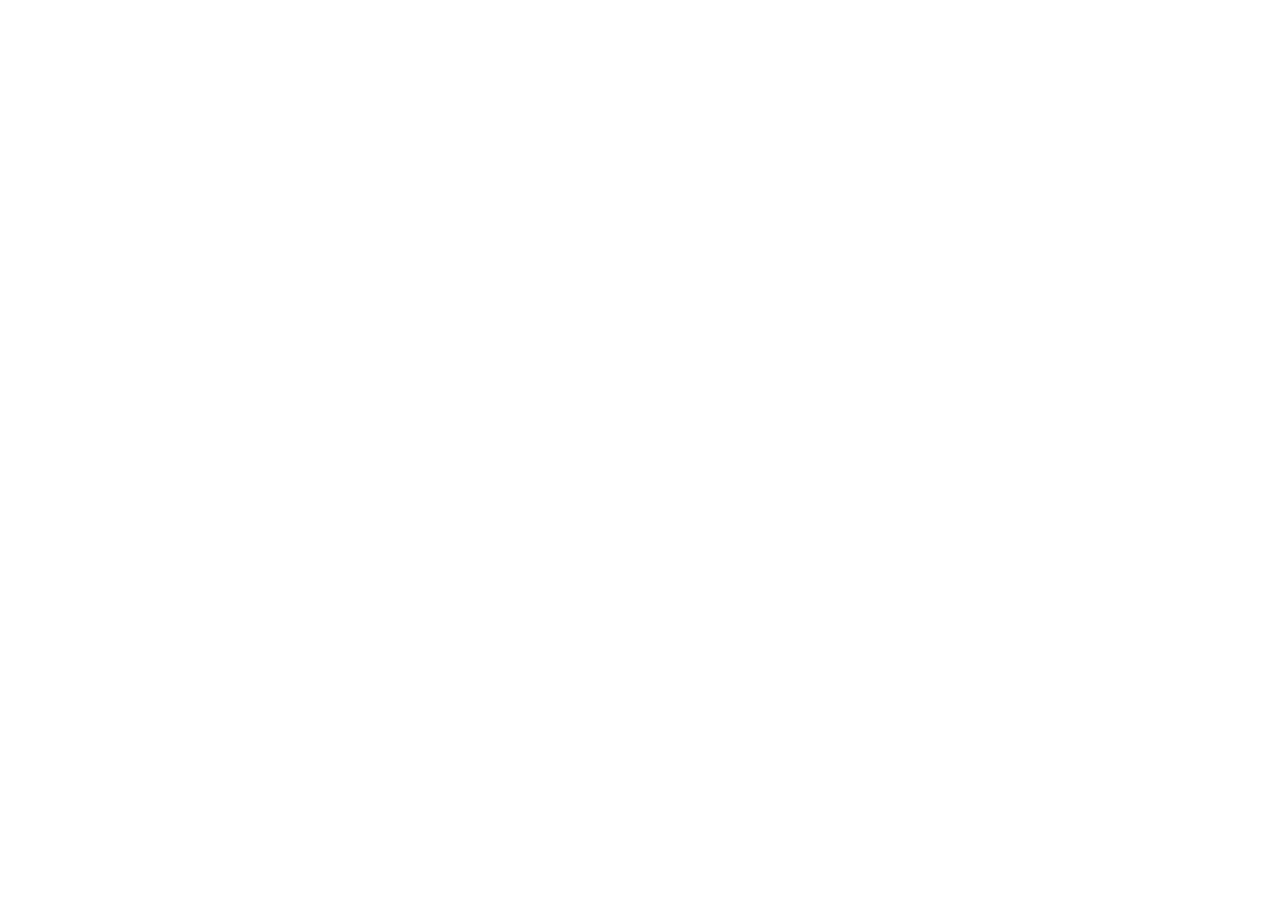
==== resume.html @ 7edbd87f "finished homepage and vis design" ====
<!DOCTYPE html>
<!--[if lt IE 7]>      <html class="no-js lt-ie9 lt-ie8 lt-ie7"> <![endif]-->
<!--[if IE 7]>         <html class="no-js lt-ie9 lt-ie8"> <![endif]-->
<!--[if IE 8]>         <html class="no-js lt-ie9"> <![endif]-->
<!--[if gt IE 8]><!--> <html class="no-js"> <!--<![endif]-->
    <head>
        <meta charset="utf-8">
        <meta http-equiv="X-UA-Compatible" content="IE=edge,chrome=1">
        <title></title>
        <meta name="description" content="">
        <meta name="viewport" content="width=device-width">

        <link rel="stylesheet" href="css/bootstrap.min.css">
        <style>
            body {
                padding-top: 60px;
                padding-bottom: 40px;
            }
        </style>
        <link rel="stylesheet" href="css/bootstrap-responsive.min.css">
        <link rel="stylesheet" href="css/main.css">

        <script src="js/vendor/modernizr-2.6.2-respond-1.1.0.min.js"></script>
        <style>
            svg {
                width:100%;
            }
        </style>
    </head>
    <body>
        <!--[if lt IE 7]>
            <p class="chromeframe">You are using an <strong>outdated</strong> browser. Please <a href="http://browsehappy.com/">upgrade your browser</a> or <a href="http://www.google.com/chromeframe/?redirect=true">activate Google Chrome Frame</a> to improve your experience.</p>
        <![endif]-->

        <!-- This code is taken from http://twitter.github.com/bootstrap/examples/hero.html -->

        

        <script src="//ajax.googleapis.com/ajax/libs/jquery/1.9.1/jquery.min.js"></script>
        <script>window.jQuery || document.write('<script src="js/vendor/jquery-1.9.1.min.js"><\/script>')</script>

        <script src="js/vendor/bootstrap.min.js"></script>

        <script src="js/main.js"></script>
        <script>document.write('<script src="http://' + (location.host || 'localhost').split(':')[0] + ':35729/livereload.js?snipver=1"></' + 'script>')</script>
    </body>
</html>
---- css/main.css ----
/* ==========================================================================
   Author's custom styles
   ========================================================================== */


@font-face {
	font-family: 'fanwood';
	src: url('../fonts/fanwood/fanwood_text-webfont.eot'); /* IE9 Compat Modes */
	src:  url('../img/fanwood_text-webfont?#iefix')  format('embedded-opentype'), /* IE6-IE8 */
	     url('../img/fanwood_text-webfont.woff') format('woff'), /* Modern Browsers */
	     url('../img/fanwood_text-webfont.ttf')  format('truetype'), /* Safari, Android, iOS */
	     url('../img/fanwood_text-webfont.svg') format('svg'); /* Legacy iOS */
}

body {
word-spacing: 0.1em;
margin: 0 auto;
padding-bottom: 2em;
padding-top:0px;
font-family:"fanwood",serif;
}

a, a:hover {
	color:#CC0000;
}

p, td {
	font-size:large;
}

.all-caps {
	text-transform:uppercase;
	font-size:.8em;
	padding-right:5px;
}

p span:first-child { 
	float: left; 
	color:#CC0000;
	font-size: 75px; 
	line-height: 55px; 
	padding-top: 4px; 
	padding-right: 8px; 
	padding-left: 3px;
}

h1, h2, h3{
	padding: 0;
	margin: 0;
	border: 0;
	text-align: center;
	clear: both;
}

h1, h2 {
	line-height: 100px;
}

h2, .footer {
	font-family: 'Pinyon Script', cursive;
}

.footer {
	text-align:center;
	font-size:1.2em;
}

h1 {
	margin-top: 30px;
	font-size: 72px;
	text-transform: uppercase;
	color:#CC0000;
}

hgroup img:first-child {
	height:auto;
	width:100%;
	margin:20px auto 8%;
}

img.center-ornament {
	left:50%;
	position:relative;
	margin-left:-27px;
}

img.center-break {
	height:10px;
	width:auto;
	position:relative;
	left:50%;
	margin-left:-72px;
	margin-top:50px;
	margin-bottom:20px;
}

hgroup h2 {
	margin-bottom:8%;
}

hgroup h1 {
	margin-bottom:10px;
}

hgroup h3 {
	margin-bottom:20px;
}

hr {
	border-top:1px solid #000;
}

hgroup {
	margin-bottom:100px;
}


.toc h3 {
	line-height:3em;
	text-align:center;
	text-decoration: underline;
}

.toc table {
	left:50%;
	margin-left:-215px;
	position:relative;
}

.toc tr {
	line-height:3em;
}

.dots {
	letter-spacing:15px;
}

hgroup.overview {
	margin-top:50px;
}

div.legend {
	text-align:center;
}

svg {
	overflow: hidden;
	background-color:rgba(228,227,211,.4);
	border:40px;
	border-image:url(../img/frame.png) 180 repeat;
	-moz-box-shadow:    3px 3px 5px 6px #ccc;
	  -webkit-box-shadow: 3px 3px 5px 6px #ccc;
	  box-shadow:         3px 3px 5px 6px #ccc;
	position:relative;
	width:100%;
	height:auto;
	max-width:580px;
}



#Jobs > g:hover, #Jobs > path:hover  {
  opacity:.5
}

#years > g:hover > rect {
  stroke:#999;
  stroke-width:5px;
}

#textbox {
	float:left;
}

.visual {
	display:block;
	float:left;
}

.legend {
	margin:-50px 0px 50px;
}

.legend h3 {
	font-size:2.5em;
	font-style:italic;
}


.legend > div:first-child {
	padding:40px 0px;
	border-right:1px solid black;
}

.legend > div:last-child {
	border-left:1px solid black;
	padding:0px 20px;
}

.legend em {
	text-decoration: underline;
}


.legend ul {
	text-align:left;
	list-style: none;
	margin:0;
}

li img {
	height:20px;
	width:20px;
	background-color:red;
	margin:0px 5px;
}

li div {
	display: inline-block;
	width: 100px;
}

.directions li {
	margin:10px 0px;
	font-size: 1.5em;
	font-weight:bold;
}

.main {
	padding:0;
}

.visual p {
	margin-bottom:20px;
}

.job-year-info {
	padding-left:100px;
}

.job-year-header h3:last-child {
	font-size:4em;
}
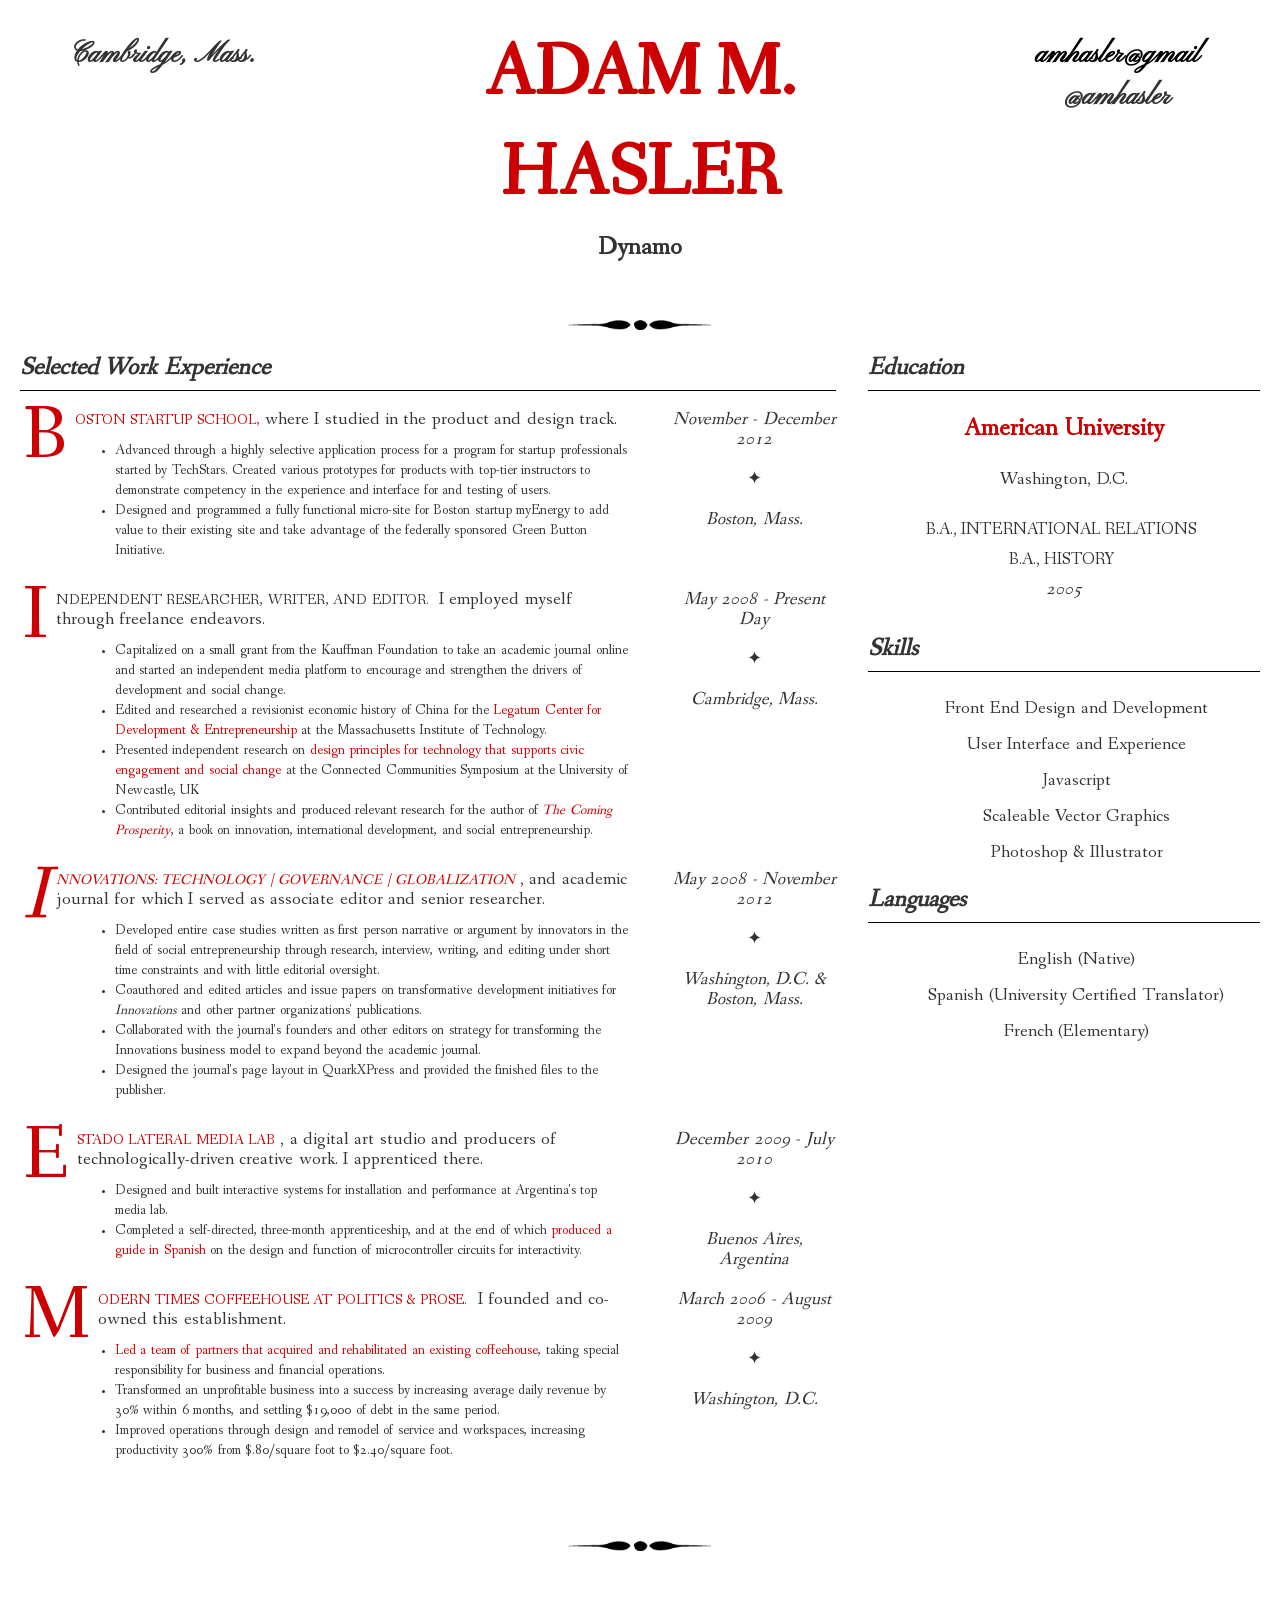
==== commit b769461e: "first push" ====
--- a/resume.html
+++ b/resume.html
@@ -4,6 +4,7 @@
 <!--[if IE 8]>         <html class="no-js lt-ie9"> <![endif]-->
 <!--[if gt IE 8]><!--> <html class="no-js"> <!--<![endif]-->
     <head>
+        <link href='http://fonts.googleapis.com/css?family=Pinyon+Script' rel='stylesheet' type='text/css'>
         <meta charset="utf-8">
         <meta http-equiv="X-UA-Compatible" content="IE=edge,chrome=1">
         <title></title>
@@ -33,7 +34,128 @@
         <![endif]-->
 
         <!-- This code is taken from http://twitter.github.com/bootstrap/examples/hero.html -->
+        <header class="container-fluid resume-top">
+            <div class="row-fluid">
+                <div class="span3 header-square">
+                    <h2>Cambridge, Mass.</h2>
+                </div>
+                <div class="span6">
+                    <h1>Adam M. Hasler</h1>
+                    <h3>Dynamo</h3>
+                </div>
+                <div class="span3 header-square">
+                    <h2><a href="mailto:amhasler@gmail.com">amhasler@gmail</a></h2>
+                    <h2>@amhasler</h2>
+                </div>
 
+            </div>
+            <img src="img/hr.png" alt="section break" class="center-break" />
+        </header>
+
+        <div class="main-resume container-fluid">
+            <div class="row-fluid work-page">
+                <section class="work-ex span8" style="page-break-after: always">
+                    <h3><em>Selected Work Experience</em></h3>
+                    <div class="job-entry">
+                        <div class="job-desc">
+                            <p><a href="http://www.bostonstartupschool.com/"><span>B</span><span class="all-caps">oston Startup School,</span></a>where I studied in the product and design track.</p>
+                            <ul>
+                                <li>Advanced through a highly selective application process for a program for startup professionals started by TechStars. Created various prototypes for products with top-tier instructors to demonstrate competency in the experience and interface for and testing of users.</li>
+                                <li>Designed and programmed a fully functional micro-site for Boston startup myEnergy to add value to their existing site and take advantage of the federally sponsored Green Button Initiative.</li>
+                            </ul>
+                        </div>
+                        <p class="job-date">November - December 2012</p>
+                        <p class="divider-dot"></p>
+                        <p class="job-location">Boston, Mass.</p>
+                    </div>
+                    <div class="job-entry">
+                        <div class="job-desc">
+                            <p><span>I</span><span class="all-caps">ndependent Researcher, Writer, and Editor.</span> I employed myself through freelance endeavors.</p>
+                            <ul>
+                                <li>Capitalized on a small grant from the Kauffman Foundation to take an academic journal online and started an independent media platform to encourage and strengthen the drivers of development and social change.</li>
+                                <li>Edited and researched a revisionist economic history of China for the <a href="http://legatum.mit.edu/">Legatum Center for Development &amp; Entrepreneurship</a> at the Massachusetts Institute of Technology.</li>
+                                <li>Presented independent research on <a href="http://side-creative.ncl.ac.uk/communities/symposium11/adam-hasler-et-al/">design principles for technology that supports civic engagement and social change</a> at the Connected Communities Symposium at the University of Newcastle, UK</li>
+                                  <li>Contributed editorial insights and produced relevant research for the author of <a href="http://thecomingprosperity.blogspot.com/"><em>The Coming Prosperity</em></a>, a book on innovation, international development, and social entrepreneurship.</li>
+                            </ul>
+                        </div>
+                        <p class="job-date">May 2008 - Present Day</p>
+                        <p class="divider-dot"></p>
+                        <p class="job-location">Cambridge, Mass.</p>
+                    </div>
+                    <div class="job-entry">
+                        <div class="job-desc">
+                            <p><em><a href="http://www.mitpressjournals.org/itgg"><span>I</span><span class="all-caps">nnovations: Technology | Governance | Globalization</span></a></em>, and academic journal for which I served as associate editor and senior researcher.</p>
+                            <ul>
+                                <li>Developed entire case studies written as first person narrative or argument by innovators in the field of social entrepreneurship through research, interview, writing, and editing under short time constraints and with little editorial oversight.</li>
+                                  <li>Coauthored and edited articles and issue papers on transformative development initiatives for <em>Innovations</em> and other partner organizations' publications.</li>
+                                  <li>Collaborated with the journal's founders and other editors on strategy for transforming the Innovations business model to expand beyond the academic journal.</li>
+                                  <li>Designed the journal's page layout in QuarkXPress and provided the finished files to the publisher.</li>
+                            </ul>
+                        </div>
+                        <p class="job-date">May 2008 - November 2012</p>
+                        <p class="divider-dot"></p>
+                        <p class="job-location">Washington, D.C. &amp; Boston, Mass.</p>
+                    </div>
+                    <div class="job-entry">
+                        <div class="job-desc">
+                            <p><a href="http://estadolateral.net/"><span>E</span><span class="all-caps">stado Lateral Media Lab</span></a>, a digital art studio and producers of technologically-driven creative work. I apprenticed there.</p>
+                            <ul>
+                                <li>Designed and built interactive systems for installation and performance at Argentina's top media lab.</li>
+                              <li>Completed a self-directed, three-month apprenticeship, and at the end of which <a href="http://www.projectpageone.com/informes/sobre.html">produced a guide in Spanish</a> on the design and function of microcontroller circuits for interactivity.</li>
+                            </ul>
+                        </div>
+                        <p class="job-date">December 2009 - July 2010</p>
+                        <p class="divider-dot"></p>
+                        <p class="job-location">Buenos Aires, Argentina</p>
+                    </div>
+                    <div class="job-entry">
+                        <div class="job-desc">
+                            <p><a href="http://www.moderntimescoffeehouse.com/"><span>M</span><span class="all-caps">odern Times Coffeehouse at Politics &amp; Prose.</span></a> I founded and co-owned this establishment.</p>
+                            <ul>
+                                <li><a href="http://www.washingtonpost.com/wp-dyn/content/article/2006/07/25/AR2006072500352.html">Led a team of partners that acquired and rehabilitated an existing coffeehouse</a>, taking special responsibility for business and financial operations.</li>
+                                  <li>Transformed an unprofitable business into a success by increasing average daily revenue by 30% within 6 months, and settling $19,000 of debt in the same period.</li>
+                                  <li>Improved operations through design and remodel of service and workspaces, increasing productivity 300% from $.80/square foot to $2.40/square foot.</li>
+                            </ul>
+                        </div>
+                        <p class="job-date">March 2006 - August 2009</p>
+                        <p class="divider-dot"></p>
+                        <p class="job-location">Washington, D.C.</p>
+                    </div>
+                </section><!--work-ex-->
+                <section class="span4 sidebar">
+                    <div class="education">
+                        <h3><em>Education</em></h3>
+                        <div class="school-info">
+                            <h3><a href="http://www.american.edu/">American University</a></h3>
+                            <p>Washington, D.C.</p>
+                            <div class="degrees">
+                                <p class="all-caps">B.A., International Relations</p>
+                                <p class="all-caps">B.A., History</p>
+                                <p><em>2005</em></p>
+                            </div>
+
+                        </div>
+                    </div>
+                    <div class="skills">
+                        <h3><em>Skills</em></h3>
+                        <ul>
+                            <li>Front End Design and Development</li>
+                            <li>User Interface and Experience</li>
+                            <li>Javascript</li>
+                            <li>Scaleable Vector Graphics</li>
+                            <li>Photoshop &amp; Illustrator</li>
+                        </ul>
+                        <h3><em>Languages</em></h3>
+                        <ul>
+                            <li>English (Native)</li>
+                            <li>Spanish (University Certified Translator)</li>
+                            <li>French (Elementary)</li>
+                        </ul>
+                    </div>
+                </section> <!--sidebar-->
+            </div>
+            <img src="img/hr.png" alt="section break" class="center-break" />
+        </div>
         
 
         <script src="//ajax.googleapis.com/ajax/libs/jquery/1.9.1/jquery.min.js"></script>
--- a/css/main.css
+++ b/css/main.css
@@ -8,10 +8,10 @@
 @font-face {
 	font-family: 'fanwood';
 	src: url('../fonts/fanwood/fanwood_text-webfont.eot'); /* IE9 Compat Modes */
-	src:  url('../img/fanwood_text-webfont?#iefix')  format('embedded-opentype'), /* IE6-IE8 */
-	     url('../img/fanwood_text-webfont.woff') format('woff'), /* Modern Browsers */
-	     url('../img/fanwood_text-webfont.ttf')  format('truetype'), /* Safari, Android, iOS */
-	     url('../img/fanwood_text-webfont.svg') format('svg'); /* Legacy iOS */
+	src:  url('../fonts/fanwood/fanwood_text-webfont?#iefix')  format('embedded-opentype'), /* IE6-IE8 */
+	     url('../fonts/fanwood/fanwood_text-webfont.woff') format('woff'), /* Modern Browsers */
+	     url('../fonts/fanwood/fanwood_text-webfont.ttf')  format('truetype'), /* Safari, Android, iOS */
+	     url('../fonts/fanwood/fanwood_text-webfont.svg') format('svg'); /* Legacy iOS */
 }
 
 body {
@@ -76,8 +76,11 @@
 
 hgroup img:first-child {
 	height:auto;
-	width:100%;
-	margin:20px auto 8%;
+	width:500px;
+	margin:100px 0px 0px -250px;
+	position:relative;
+	left:50%;
+
 }
 
 img.center-ornament {
@@ -138,36 +141,36 @@
 }
 
 hgroup.overview {
-	margin-top:50px;
-}
-
-div.legend {
-	text-align:center;
+	margin-top:20px;
+}
+
+hgroup.overview h1 {
+	font-size:3.5em;
+	margin-top:0px;
 }
 
 svg {
 	overflow: hidden;
+	position:relative;
+	width:100%;
+	padding-left:50px;
+}
+
+.main-visual {
 	background-color:rgba(228,227,211,.4);
-	border:40px;
-	border-image:url(../img/frame.png) 180 repeat;
-	-moz-box-shadow:    3px 3px 5px 6px #ccc;
+		-moz-box-shadow:    3px 3px 5px 6px #ccc;
 	  -webkit-box-shadow: 3px 3px 5px 6px #ccc;
 	  box-shadow:         3px 3px 5px 6px #ccc;
-	position:relative;
-	width:100%;
-	height:auto;
-	max-width:580px;
-}
-
-
-
-#Jobs > g:hover, #Jobs > path:hover  {
-  opacity:.5
+}
+
+
+
+#Jobs > g:hover path, #Jobs > path:hover  {
+  stroke:#666;
 }
 
 #years > g:hover > rect {
-  stroke:#999;
-  stroke-width:5px;
+  fill:#666;
 }
 
 #textbox {
@@ -177,6 +180,11 @@
 .visual {
 	display:block;
 	float:left;
+	min-width:580px;
+	width:50%;
+	position:relative;
+	display:block;
+	margin-left:2%;
 }
 
 .legend {
@@ -186,21 +194,18 @@
 .legend h3 {
 	font-size:2.5em;
 	font-style:italic;
-}
-
-
-.legend > div:first-child {
-	padding:40px 0px;
-	border-right:1px solid black;
-}
-
-.legend > div:last-child {
-	border-left:1px solid black;
-	padding:0px 20px;
-}
-
-.legend em {
+	text-align:left;
+
+}
+
+.legend > div > div > p:first-child {
 	text-decoration: underline;
+}
+
+
+.legend > h3:first-child {
+	text-decoration:underline;
+	text-align:left;
 }
 
 
@@ -210,7 +215,7 @@
 	margin:0;
 }
 
-li img {
+.block {
 	height:20px;
 	width:20px;
 	background-color:red;
@@ -219,7 +224,7 @@
 
 li div {
 	display: inline-block;
-	width: 100px;
+	width: 120px;
 }
 
 .directions li {
@@ -236,10 +241,204 @@
 	margin-bottom:20px;
 }
 
-.job-year-info {
-	padding-left:100px;
-}
-
 .job-year-header h3:last-child {
-	font-size:4em;
+	font-size:3em;
+	line-height:1.2em;
+}
+
+.job-year-header {
+	line-height: .5em;
+}
+
+.visual {
+}
+
+div.job-year-info {
+	margin-top:20px;
+	padding-left:20px ;
+	float:right;
+	display:block;
+	width:25%;
+	margin-left:2%;
+	margin-right:2%;
+
+}
+
+.job-year-info h3 {
+	font-size:2em;
+	font-weight:700;
+}
+
+.job-year-info ul {
+	margin-top:10px;
+}
+
+.job-year-info li {
+	font-size:1.2em;
+	line-height:1.5em;
+
+}
+
+#info-vis-center {
+	margin-top:10px;
+	margin-bottom:10px;
+}
+
+@media (max-width: 979px) {
+  svg, .job-year-info {
+  	width:100%
+  }
+}
+
+.job-year-details {
+	margin-top:10px;
+}
+
+#boston {
+	background-color:rgb(239,242,232);
+}
+
+#ba {
+	background-color:rgb(238,238,176);
+}
+
+#dc {
+	background-color:#887853;
+}
+
+#havana {
+	background-color:rgb(216,194,191);
+}
+
+#service {
+	background-color:rgb(171,86,115);
+}
+
+#writing {
+	background-color:rgb(231,209,155);
+}
+
+#creative {
+	background-color:rgb(135,94,84);
+}
+
+#education {
+	background-color:rgb(100,118,147);
+}
+
+#web {
+	background-color:rgb(193,135,150);
+}
+
+.resume-top h2 {
+	font-size:2em;
+	line-height:1.5em;
+}
+
+.resume-top a {
+	color:black;
+}
+
+.header-square {
+	padding:35px 20px 0px;
+}
+
+.break {
+	width:100%;
+}
+
+.main-resume h3 {
+	text-align:left;
+}
+
+.job-desc {
+	width:75%;
+	padding-right:10px;
+	float:left;
+	margin-bottom:20px;
+}
+
+
+
+.job-date, .job-location {
+	width:20%;
+	text-align:center;
+	float:right;
+	margin-bottom:20px;
+	font-style: italic;
+}
+
+.divider-dot {
+	width:20%;
+	text-align:center;
+	float:right;
+	margin-bottom:20px;
+}
+
+.job-desc, .job-date, .job-location {
+	display:block;
+}
+
+.job-desc ul {
+	padding-left:70px;
+}
+
+.work-ex h3, .sidebar h3 {
+	border-bottom: 1px black solid;
+	margin-bottom:20px;
+}
+
+.divider-dot::after {
+	content: "\2726";
+}
+
+.sidebar ul {
+	font-size:large;
+	list-style: none;
+}
+
+.sidebar li {
+	line-height:2em;
+}
+
+.school-info h3 {
+	border:0px;
+	text-align:center;
+}
+
+.school-info, .skills li {
+	text-align:center;
+}
+
+.degrees {
+	margin:30px 0px;
+	font-size:1.5em;
+}
+
+@media print {
+	* {
+		float:none;
+	}
+
+	h1 {
+		font-size:3em;
+	}
+
+	.header-square h2 {
+		font-size:14pt;
+		font-style:italic;
+	}
+
+	h1, h2 {
+		line-height: 1em;
+	}
+
+	.header-square a:after, p a:first-child:after, .school-info a:after {
+     display: none;
+    }
+
+    section.sidebar {
+    	page-break-before:always;
+    }
+
 }
